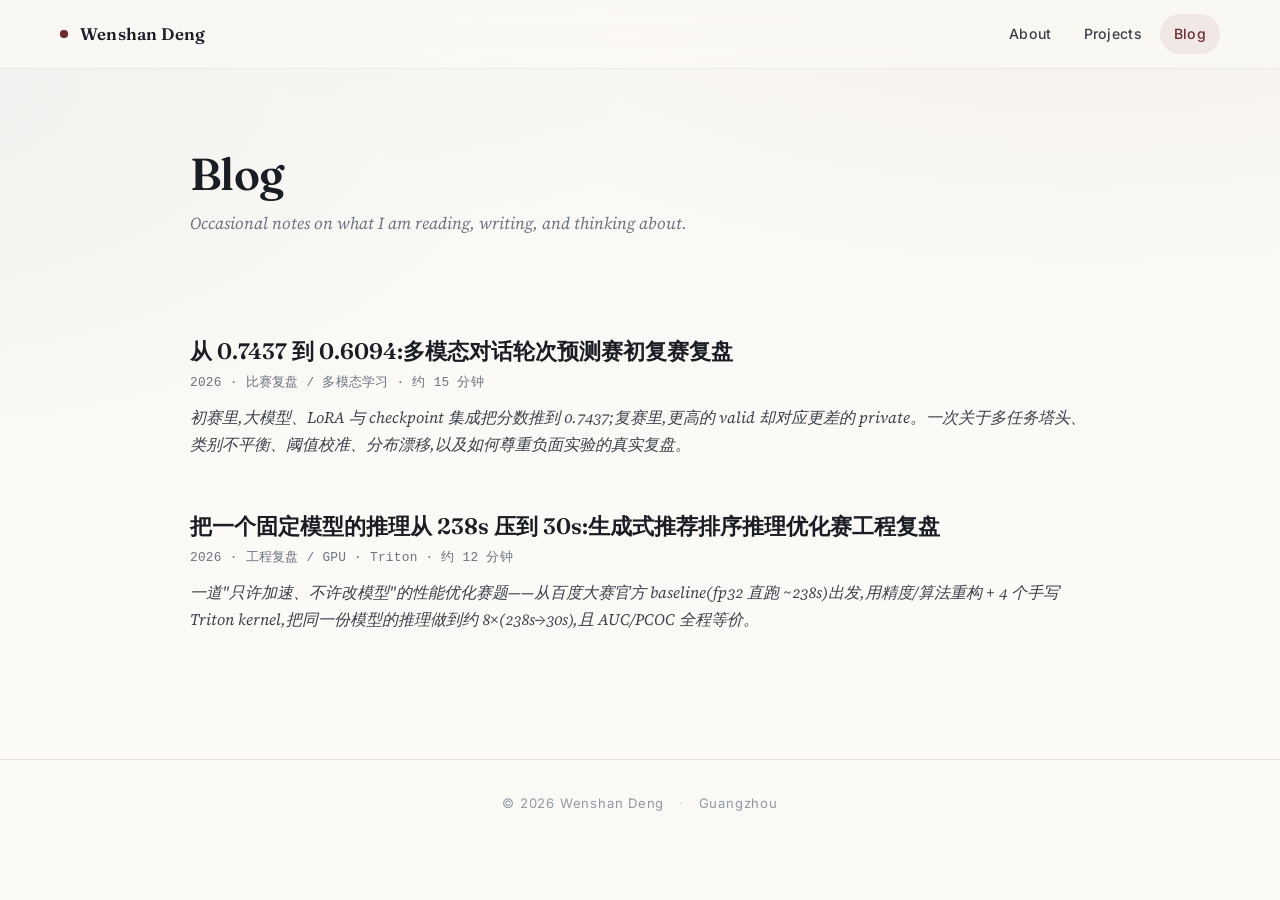
==== blog.html @ bde4b5d6 "feat: add FinvCup multimodal competition retrospective" ====
<!DOCTYPE html>
<html lang="en">
<head>
    <meta charset="UTF-8">
    <meta name="viewport" content="width=device-width, initial-scale=1.0">
    <title>Blog &mdash; Wenshan Deng</title>
    <!-- TODO: when you're ready to be findable on Google, remove the next line. -->
    <meta name="robots" content="noindex,nofollow">
    <link rel="preconnect" href="https://fonts.googleapis.com">
    <link rel="preconnect" href="https://fonts.gstatic.com" crossorigin>
    <link href="https://fonts.googleapis.com/css2?family=Fraunces:ital,opsz,wght,SOFT,WONK@0,9..144,400..700,30..100,0..1;1,9..144,400..600,30..100,0..1&family=Source+Serif+4:ital,opsz,wght@0,8..60,400;0,8..60,500;0,8..60,600;0,8..60,700;1,8..60,400;1,8..60,500&family=Inter:wght@400;500;600;700&family=Noto+Serif+SC:wght@500;700&display=swap" rel="stylesheet">
    <link rel="stylesheet" href="https://cdnjs.cloudflare.com/ajax/libs/font-awesome/6.5.1/css/all.min.css">
    <link rel="stylesheet" href="css/style.css?v=20260519">
    <script src="js/main.js?v=20260519" defer></script>
</head>
<body>

<nav class="site-nav" aria-label="Primary">
    <div class="nav-wrapper">
        <a href="index.html" class="nav-brand"><span class="dot" aria-hidden="true"></span>Wenshan Deng</a>
        <div class="nav-links">
            <a href="index.html">About</a>
            <a href="publications.html">Projects</a>
            <a href="blog.html" class="active">Blog</a>
        </div>
    </div>
</nav>

<main>
    <div class="wrap">
        <header class="page-title">
            <h1>Blog</h1>
            <p class="subtitle">Occasional notes on what I am reading, writing, and thinking about.</p>
        </header>

        <section>
            <div class="post-list-item">
                <a href="posts/2026-finv-multimodal-turn-taking.html" class="post-title">从 0.7437 到 0.6094:多模态对话轮次预测赛初复赛复盘</a>
                <div class="post-meta">2026 &middot; 比赛复盘 / 多模态学习 &middot; 约 15 分钟</div>
                <div class="post-excerpt">初赛里,大模型、LoRA 与 checkpoint 集成把分数推到 0.7437;复赛里,更高的 valid 却对应更差的 private。一次关于多任务塔头、类别不平衡、阈值校准、分布漂移,以及如何尊重负面实验的真实复盘。</div>
            </div>
            <div class="post-list-item">
                <a href="posts/2026-cti-inference-optimization.html" class="post-title">把一个固定模型的推理从 238s 压到 30s:生成式推荐排序推理优化赛工程复盘</a>
                <div class="post-meta">2026 &middot; 工程复盘 / GPU · Triton &middot; 约 12 分钟</div>
                <div class="post-excerpt">一道"只许加速、不许改模型"的性能优化赛题——从百度大赛官方 baseline(fp32 直跑 ~238s)出发,用精度/算法重构 + 4 个手写 Triton kernel,把同一份模型的推理做到约 8×(238s→30s),且 AUC/PCOC 全程等价。</div>
            </div>
        </section>
    </div>
</main>

<footer class="site-footer">
    <span>&copy; <span data-year>2026</span> Wenshan Deng</span>
    <span class="sep">·</span>
    <span>Guangzhou</span>
</footer>

</body>
</html>
---- css/style.css ----
/* =============================================================
   Hongcan Guo — Academic homepage
   Layout: wide, airy, no container box. Paper-feel background.
   Motion: scroll-reveal, stagger, pulse, link sweep — tasteful.
   ============================================================= */

/* -------------------------------------------------------------
   Tokens
   ------------------------------------------------------------- */
:root {
    /* Warm paper-like palette */
    --paper:        #fbfaf6;
    --paper-tint:   #f4f0e6;
    --ink:          #1a1d24;
    --ink-soft:     #3a3f49;
    --muted:        #6b7280;
    --muted-2:      #9099a4;
    --rule:         #e7e1d3;
    --rule-strong:  #d8d1bd;

    /* Accents */
    --accent:       #6b2d2f;   /* oxford burgundy */
    --accent-dark:  #4c1f21;
    --accent-soft:  #f1e8e6;
    --ink-blue:     #14274e;
    --highlight:    #b23a48;

    /* Conference badges */
    --badge-iccv:    #9a3a48;
    --badge-neurips: #5a3a8c;
    --badge-aaai:    #1f3d73;
    --badge-cvpr:    #2c7a7b;
    --badge-jsac:    #2d3748;
    --badge-default: #6b7280;

    /* Fonts */
    --font-display: 'Fraunces', 'Source Serif 4', 'Iowan Old Style',
                    'Palatino Linotype', Georgia, serif;
    --font-serif:   'Source Serif 4', 'Charter', 'Iowan Old Style',
                    'Palatino Linotype', Georgia, 'Times New Roman', serif;
    --font-sans:    'Inter', -apple-system, BlinkMacSystemFont, 'Segoe UI',
                    Roboto, 'Helvetica Neue', Arial, sans-serif;
    --font-mono:    ui-monospace, SFMono-Regular, 'SF Mono', Menlo,
                    Consolas, 'Liberation Mono', monospace;
    --font-cjk:     'Noto Serif SC', 'Songti SC', 'STSong',
                    'PingFang SC', 'Microsoft YaHei', serif;

    /* Layout — wider & airier */
    --measure:      980px;
    --measure-wide: 1240px;
    --gutter:       40px;

    /* Motion */
    --ease-out:     cubic-bezier(0.22, 1, 0.36, 1);
    --ease-in-out:  cubic-bezier(0.65, 0, 0.35, 1);
}

/* -------------------------------------------------------------
   Base
   ------------------------------------------------------------- */
*, *::before, *::after { box-sizing: border-box; }

html {
    -webkit-text-size-adjust: 100%;
    scroll-behavior: smooth;
}

body {
    font-family: var(--font-serif);
    font-size: 18px;
    line-height: 1.7;
    color: var(--ink);
    margin: 0;
    padding: 0;
    background-color: var(--paper);
    background-image:
        radial-gradient(1400px 700px at 85% -160px, rgba(107, 45, 47, 0.06), transparent 70%),
        radial-gradient(1100px 600px at -10% 8%, rgba(20, 39, 78, 0.05), transparent 70%);
    background-attachment: fixed;
    -webkit-font-smoothing: antialiased;
    -moz-osx-font-smoothing: grayscale;
    font-feature-settings: "kern" 1, "liga" 1, "calt" 1, "onum" 1;
    text-rendering: optimizeLegibility;
}

::selection { background-color: var(--accent); color: #fff; }

a {
    color: var(--accent);
    text-decoration: none;
    position: relative;
    background-image: linear-gradient(currentColor, currentColor);
    background-size: 100% 1px;
    background-position: 0 100%;
    background-repeat: no-repeat;
    transition: color .2s ease, background-size .3s var(--ease-out);
}
a:hover {
    color: var(--accent-dark);
    background-size: 100% 2px;
}

img { max-width: 100%; height: auto; display: block; }

/* -------------------------------------------------------------
   Scroll progress bar
   ------------------------------------------------------------- */
.scroll-progress {
    position: fixed;
    top: 0;
    left: 0;
    height: 2px;
    width: 0;
    background: linear-gradient(90deg, var(--accent), var(--ink-blue));
    z-index: 100;
    transition: width .08s linear;
    pointer-events: none;
}

/* -------------------------------------------------------------
   Layout primitives
   ------------------------------------------------------------- */
.wrap {
    max-width: var(--measure);
    margin: 0 auto;
    padding: 0 var(--gutter);
}
.wrap-wide {
    max-width: var(--measure-wide);
    margin: 0 auto;
    padding: 0 var(--gutter);
}

main { display: block; }

section {
    padding-top: 64px;
    padding-bottom: 8px;
    scroll-margin-top: 96px;
}

/* Decorative section separator — book-style asterism, minimal */
.section-sep {
    display: block;
    width: 100%;
    border: 0;
    height: 20px;
    margin: 32px 0 0;
    text-align: center;
    position: relative;
}
.section-sep::after {
    content: "* * *";
    color: var(--muted-2);
    font-family: var(--font-serif);
    font-size: 13px;
    line-height: 20px;
    letter-spacing: 0.6em;
    opacity: 0.5;
    transition: color .3s ease, opacity .3s ease;
}
.section-sep:hover::after { color: var(--accent); opacity: 1; }

/* -------------------------------------------------------------
   Sticky glass navigation
   ------------------------------------------------------------- */
.site-nav {
    position: sticky;
    top: 0;
    z-index: 50;
    background-color: rgba(251, 250, 246, 0.72);
    -webkit-backdrop-filter: saturate(1.4) blur(14px);
    backdrop-filter: saturate(1.4) blur(14px);
    border-bottom: 1px solid rgba(26, 29, 36, 0.06);
    transition: background-color .3s ease, border-color .3s ease;
}
.site-nav.is-scrolled {
    background-color: rgba(251, 250, 246, 0.92);
    border-bottom-color: rgba(26, 29, 36, 0.1);
}

.nav-wrapper {
    max-width: var(--measure-wide);
    margin: 0 auto;
    padding: 14px var(--gutter);
    display: flex;
    justify-content: space-between;
    align-items: center;
    gap: 24px;
}
.nav-brand {
    font-family: var(--font-display);
    font-weight: 600;
    font-size: 1.05rem;
    letter-spacing: 0.01em;
    color: var(--ink);
    background-image: none;
    display: inline-flex;
    align-items: center;
    gap: 12px;
}
.nav-brand:hover { color: var(--accent); background-image: none; }

/* Pulsing status dot */
.nav-brand .dot {
    position: relative;
    width: 8px;
    height: 8px;
    border-radius: 50%;
    background-color: var(--accent);
    flex-shrink: 0;
}
.nav-brand .dot::before {
    content: "";
    position: absolute;
    inset: 0;
    border-radius: 50%;
    background-color: var(--accent);
    opacity: 0.55;
    animation: pulse-ring 2.4s var(--ease-out) infinite;
}
@keyframes pulse-ring {
    0%   { transform: scale(1);   opacity: 0.55; }
    70%  { transform: scale(2.8); opacity: 0;    }
    100% { transform: scale(2.8); opacity: 0;    }
}

.nav-links { display: flex; gap: 4px; align-items: center; }
.nav-links a {
    font-family: var(--font-sans);
    font-size: 0.88rem;
    font-weight: 500;
    letter-spacing: 0.02em;
    color: var(--ink-soft);
    padding: 8px 14px;
    border-radius: 999px;
    background-image: none;
    transition: background-color .2s ease, color .2s ease, transform .2s ease;
}
.nav-links a:hover {
    color: var(--ink);
    background-color: rgba(26, 29, 36, 0.06);
    background-image: none;
    transform: translateY(-1px);
}
.nav-links a.active {
    color: var(--accent);
    background-color: var(--accent-soft);
}

/* -------------------------------------------------------------
   Hero — wider, more breathing room
   ------------------------------------------------------------- */
.hero {
    display: grid;
    grid-template-columns: minmax(0, 1fr) 280px;
    gap: 88px;
    align-items: start;
    padding-top: 80px;
    padding-bottom: 24px;
}

.hero-eyebrow {
    font-family: var(--font-sans);
    font-size: 0.78rem;
    font-weight: 600;
    letter-spacing: 0.22em;
    text-transform: uppercase;
    color: var(--muted);
    margin-bottom: 20px;
    display: flex;
    align-items: center;
    gap: 14px;
}
.hero-eyebrow::before {
    content: "";
    width: 32px; height: 1px;
    background-color: var(--muted-2);
    display: inline-block;
    animation: line-grow 0.9s var(--ease-out) 0.2s backwards;
    transform-origin: left center;
}
@keyframes line-grow {
    from { transform: scaleX(0); }
    to   { transform: scaleX(1); }
}

.name-title {
    font-family: var(--font-display);
    font-size: clamp(2.6rem, 5.5vw, 3.9rem);
    font-weight: 600;
    line-height: 1.04;
    letter-spacing: -0.02em;
    color: var(--ink);
    margin: 0 0 8px;
    font-variation-settings: "SOFT" 30, "WONK" 0;
}
.chinese-name {
    display: inline-block;
    font-family: var(--font-cjk);
    font-size: 0.42em;
    font-weight: 500;
    letter-spacing: 0.04em;
    color: var(--muted);
    margin-left: 16px;
    vertical-align: 0.32em;
    animation: fade-in 1s var(--ease-out) 0.4s backwards;
}
@keyframes fade-in { from { opacity: 0; } to { opacity: 1; } }

.affiliation {
    font-family: var(--font-sans);
    font-size: 0.96rem;
    color: var(--ink-soft);
    margin: 6px 0 30px;
    line-height: 1.6;
}
.affiliation .sep {
    color: var(--muted-2);
    margin: 0 10px;
}

.motto {
    font-family: var(--font-serif);
    font-style: italic;
    font-size: 1.05rem;
    color: var(--muted);
    padding-left: 18px;
    border-left: 2px solid var(--accent);
    margin: 0 0 32px;
    line-height: 1.55;
    position: relative;
}
.motto cite {
    display: block;
    font-style: normal;
    font-family: var(--font-sans);
    font-size: 0.75rem;
    letter-spacing: 0.1em;
    text-transform: uppercase;
    color: var(--muted-2);
    margin-top: 6px;
}

.bio p {
    color: var(--ink-soft);
    font-size: 1.08rem;
    line-height: 1.72;
    margin: 0 0 18px;
    hyphens: auto;
}
.bio strong { color: var(--ink); font-weight: 600; }

/* Drop cap */
.bio p.lede::first-letter {
    font-family: var(--font-display);
    font-weight: 600;
    float: left;
    font-size: 3.4em;
    line-height: 0.95;
    padding: 6px 12px 0 0;
    color: var(--accent);
}

/* Research interests — inline list */
.interests {
    font-family: var(--font-sans);
    font-size: 0.9rem;
    color: var(--muted);
    margin-top: 22px;
    line-height: 1.75;
}
.interests .label {
    font-weight: 600;
    letter-spacing: 0.1em;
    text-transform: uppercase;
    color: var(--ink-soft);
    margin-right: 12px;
    font-size: 0.78rem;
}
.interests .item {
    display: inline-block;
    color: var(--ink-soft);
    position: relative;
    transition: color .2s ease, transform .2s ease;
}
.interests .item:hover {
    color: var(--accent);
    transform: translateY(-1px);
}
.interests .item + .item::before {
    content: " · ";
    color: var(--muted-2);
    margin: 0 6px;
}

/* Social icons */
.social-icons {
    margin-top: 30px;
    display: flex;
    gap: 20px;
    align-items: center;
}
.social-icons a {
    color: var(--muted);
    font-size: 1.2rem;
    background-image: none;
    transition: color .2s ease, transform .25s var(--ease-out);
}
.social-icons a:hover {
    color: var(--accent);
    transform: translateY(-3px);
    background-image: none;
}

/* Portrait — larger, with layered frame */
.portrait {
    position: relative;
    justify-self: end;
    align-self: start;
    margin-top: 12px;
    width: 280px;
    max-width: 100%;
}
.portrait::before {
    content: "";
    position: absolute;
    inset: 14px -14px -14px 14px;
    border: 1px solid var(--rule-strong);
    border-radius: 4px;
    z-index: 0;
    transition: transform .4s var(--ease-out);
}
.portrait img {
    position: relative;
    width: 100%;
    border-radius: 4px;
    box-shadow: 0 14px 40px -16px rgba(26, 29, 36, 0.32);
    z-index: 1;
    filter: saturate(1.02);
    transition: transform .4s var(--ease-out);
}
.portrait:hover::before { transform: translate(-8px, 8px); }
.portrait:hover img     { transform: translate(2px, -2px); }

/* -------------------------------------------------------------
   Section titles
   ------------------------------------------------------------- */
.section-title {
    display: flex;
    align-items: baseline;
    gap: 16px;
    margin: 0 0 32px;
    padding-bottom: 0;
    border: 0;
}
.section-title .num {
    font-family: var(--font-mono);
    font-size: 0.78rem;
    font-weight: 500;
    color: var(--accent);
    letter-spacing: 0.06em;
}
.section-title h2 {
    font-family: var(--font-display);
    font-size: 1.95rem;
    font-weight: 600;
    letter-spacing: -0.01em;
    color: var(--ink);
    margin: 0;
    line-height: 1.2;
}
.section-title .rule {
    flex: 1;
    height: 1px;
    background: linear-gradient(to right, var(--rule) 0%, transparent 85%);
    margin-left: 10px;
    transform-origin: left center;
    transform: scaleX(0);
    transition: transform .9s var(--ease-out) .15s;
    opacity: 0.7;
}
section.is-visible .section-title .rule { transform: scaleX(1); }

/* -------------------------------------------------------------
   News list — lineless; use whitespace + hover highlight
   ------------------------------------------------------------- */
.news-list {
    list-style: none;
    padding: 0;
    margin: 0;
}
.news-list li {
    display: grid;
    grid-template-columns: 120px 1fr;
    gap: 28px;
    align-items: baseline;
    padding: 12px 14px;
    margin: 0 -14px 2px;
    border-radius: 5px;
    font-size: 1.02rem;
    color: var(--ink-soft);
    transition: background-color .25s ease, transform .25s ease;
}
.news-list li:hover {
    background-color: rgba(107, 45, 47, 0.04);
    transform: translateX(4px);
}
.news-list .date-tag {
    font-family: var(--font-mono);
    font-size: 0.82rem;
    color: var(--muted);
    font-weight: 500;
    letter-spacing: 0.02em;
}
.news-list strong { color: var(--ink); font-weight: 600; }

.oral-tag {
    display: inline-block;
    margin-left: 6px;
    padding: 1px 7px;
    font-family: var(--font-sans);
    font-style: normal;
    font-size: 0.7rem;
    font-weight: 700;
    letter-spacing: 0.08em;
    text-transform: uppercase;
    color: var(--highlight);
    background-color: rgba(178, 58, 72, 0.08);
    border: 1px solid rgba(178, 58, 72, 0.35);
    border-radius: 3px;
    vertical-align: 2px;
}

/* -------------------------------------------------------------
   Education & Experience
   ------------------------------------------------------------- */
.experience-item {
    display: grid;
    grid-template-columns: 130px 1fr auto;
    gap: 32px;
    align-items: center;
    padding: 16px 12px;
    margin: 0 -12px 6px;
    border-radius: 4px;
    transition: background-color .25s ease, transform .25s ease;
}
.experience-item:last-of-type { margin-bottom: 0; }
.experience-item:hover {
    background-color: rgba(107, 45, 47, 0.03);
    transform: translateX(4px);
}

.logo-box {
    display: flex;
    align-items: center;
    justify-content: flex-start;
}
.logo-box img {
    max-width: 100%;
    max-height: 60px;
    object-fit: contain;
    object-position: left center;
    opacity: 0.95;
    transition: transform .4s var(--ease-out);
}
.experience-item:hover .logo-box img { transform: scale(1.04); }

.exp-details { min-width: 0; }
.exp-title {
    font-family: var(--font-display);
    font-weight: 600;
    font-size: 1.1rem;
    color: var(--ink);
    line-height: 1.35;
    letter-spacing: -0.005em;
    margin-bottom: 2px;
}
.exp-subtitle {
    font-family: var(--font-serif);
    font-style: italic;
    color: var(--ink-soft);
    font-size: 0.98rem;
}
.exp-note {
    font-family: var(--font-serif);
    font-size: 0.92rem;
    color: var(--muted);
    margin-top: 4px;
}
.exp-date {
    font-family: var(--font-mono);
    font-size: 0.82rem;
    color: var(--muted);
    font-weight: 500;
    letter-spacing: 0.02em;
    white-space: nowrap;
    align-self: start;
    padding-top: 6px;
}

/* -------------------------------------------------------------
   Publications
   ------------------------------------------------------------- */
.legend {
    font-family: var(--font-sans);
    font-size: 0.82rem;
    color: var(--muted);
    margin: -12px 0 32px;
    display: flex;
    gap: 20px;
    flex-wrap: wrap;
}

.paper-item {
    display: grid;
    grid-template-columns: 240px minmax(0, 1fr);
    gap: 36px;
    align-items: flex-start;
    padding: 28px 12px;
    margin: 0 -12px 8px;
    border-radius: 6px;
    transition: background-color .25s ease;
}
.paper-item:last-of-type { margin-bottom: 0; }
.paper-item:hover { background-color: rgba(107, 45, 47, 0.02); }

.paper-img-container { width: 100%; }
.paper-img {
    width: 100%;
    border-radius: 4px;
    border: 1px solid var(--rule);
    box-shadow: 0 4px 14px -6px rgba(26, 29, 36, 0.15);
    transition: transform .3s var(--ease-out), box-shadow .3s var(--ease-out);
}
.paper-img:hover {
    transform: translateY(-4px);
    box-shadow: 0 14px 30px -10px rgba(26, 29, 36, 0.26);
}

.paper-info { min-width: 0; }
.conf-badge {
    display: inline-block;
    font-family: var(--font-sans);
    font-size: 0.68rem;
    font-weight: 700;
    letter-spacing: 0.12em;
    text-transform: uppercase;
    color: #fff;
    padding: 3px 9px;
    border-radius: 3px;
    vertical-align: 1px;
}
.badge-cvpr    { background-color: var(--badge-cvpr); }
.badge-iccv    { background-color: var(--badge-iccv); }
.badge-neurips { background-color: var(--badge-neurips); }
.badge-aaai    { background-color: var(--badge-aaai); }
.badge-jsac    { background-color: var(--badge-jsac); }
.badge-default { background-color: var(--badge-default); }

.paper-title {
    display: inline-block;
    font-family: var(--font-display);
    font-size: 1.2rem;
    font-weight: 600;
    line-height: 1.35;
    letter-spacing: -0.01em;
    color: var(--ink);
    margin: 10px 0 10px;
    background-image: none;
    transition: color .2s ease;
}
.paper-title::after {
    content: " ↗";
    display: inline-block;
    opacity: 0;
    transform: translate(-6px, 2px);
    transition: opacity .25s var(--ease-out), transform .25s var(--ease-out);
    color: var(--accent);
    font-weight: 500;
}
.paper-title:hover {
    color: var(--accent);
    background-image: none;
}
.paper-title:hover::after {
    opacity: 1;
    transform: translate(0, 0);
}

.author-list {
    font-family: var(--font-serif);
    font-size: 1.0rem;
    color: var(--ink-soft);
    line-height: 1.6;
    margin-bottom: 4px;
}
.me {
    font-weight: 700;
    color: var(--ink);
    background-image: linear-gradient(var(--accent), var(--accent));
    background-size: 100% 1px;
    background-position: 0 100%;
    background-repeat: no-repeat;
    padding-bottom: 1px;
}

.venue {
    font-family: var(--font-serif);
    font-style: italic;
    font-size: 0.96rem;
    color: var(--muted);
    margin-bottom: 14px;
}

.btn-group {
    display: flex;
    gap: 10px;
    margin-top: 12px;
    flex-wrap: wrap;
}
.btn {
    font-family: var(--font-sans);
    display: inline-flex;
    align-items: center;
    gap: 6px;
    padding: 5px 13px;
    font-size: 0.78rem;
    font-weight: 600;
    letter-spacing: 0.04em;
    text-transform: uppercase;
    color: var(--ink-soft);
    background-color: transparent;
    border: 1px solid var(--rule-strong);
    border-radius: 4px;
    background-image: none;
    transition: color .2s ease, background-color .2s ease,
                border-color .2s ease, transform .2s ease;
}
.btn:hover {
    color: #fff;
    background-color: var(--ink);
    border-color: var(--ink);
    background-image: none;
    transform: translateY(-1px);
}

/* -------------------------------------------------------------
   Recent posts
   ------------------------------------------------------------- */
.rp-item {
    display: grid;
    grid-template-columns: 120px 1fr;
    gap: 28px;
    align-items: baseline;
    padding: 12px 14px;
    margin: 0 -14px 2px;
    border-radius: 5px;
    transition: background-color .25s ease, transform .25s ease;
}
.rp-item:hover {
    background-color: rgba(107, 45, 47, 0.03);
    transform: translateX(4px);
}
.rp-date {
    font-family: var(--font-mono);
    font-size: 0.82rem;
    color: var(--muted);
    font-weight: 500;
    letter-spacing: 0.02em;
}
.rp-title {
    font-family: var(--font-display);
    font-weight: 500;
    font-size: 1.08rem;
    color: var(--ink);
    background-image: none;
    transition: color .2s ease;
}
.rp-title::after {
    content: " ↗";
    display: inline-block;
    opacity: 0;
    transform: translate(-4px, 1px);
    transition: opacity .25s var(--ease-out), transform .25s var(--ease-out);
    color: var(--accent);
    font-weight: 500;
}
.rp-title:hover { color: var(--accent); background-image: none; }
.rp-title:hover::after { opacity: 1; transform: translate(0, 0); }

.rp-read-more {
    margin-top: 24px;
    font-family: var(--font-sans);
    font-size: 0.86rem;
    letter-spacing: 0.04em;
    text-align: right;
}
.rp-read-more a {
    color: var(--muted);
    background-image: none;
    padding-right: 0;
    transition: color .2s ease, padding-right .25s var(--ease-out);
}
.rp-read-more a:hover {
    color: var(--accent);
    padding-right: 6px;
    background-image: linear-gradient(var(--accent), var(--accent));
    background-size: 100% 1px;
    background-position: 0 100%;
    background-repeat: no-repeat;
}

/* -------------------------------------------------------------
   Blog list
   ------------------------------------------------------------- */
.post-list-item {
    padding: 22px 12px;
    margin: 0 -12px 10px;
    border-radius: 6px;
    transition: background-color .25s ease, transform .25s ease;
}
.post-list-item:last-of-type { margin-bottom: 0; }
.post-list-item:hover {
    background-color: rgba(107, 45, 47, 0.025);
    transform: translateX(4px);
}
.post-title {
    display: block;
    font-family: var(--font-display);
    font-size: 1.4rem;
    color: var(--ink);
    font-weight: 600;
    line-height: 1.3;
    background-image: none;
    transition: color .2s ease;
}
.post-title:hover { color: var(--accent); background-image: none; }
.post-meta {
    font-family: var(--font-mono);
    font-size: 0.8rem;
    color: var(--muted);
    margin: 6px 0 10px;
    letter-spacing: 0.02em;
}
.post-excerpt {
    font-family: var(--font-serif);
    color: var(--ink-soft);
    font-size: 1rem;
    font-style: italic;
}

/* Blog post body */
.post-header { margin-bottom: 40px; text-align: center; }
.longform-post {
    max-width: 780px;
    margin: 0 auto;
}
.post-kicker {
    font-family: var(--font-mono);
    font-size: 0.78rem;
    letter-spacing: 0.16em;
    text-transform: uppercase;
    color: var(--accent);
    margin: 0 0 12px;
}
.post-subtitle {
    max-width: 760px;
    margin-left: auto;
    margin-right: auto;
}
.language-switch {
    display: inline-flex;
    align-items: center;
    gap: 10px;
    margin: 16px 0 0;
    font-family: var(--font-sans);
    font-size: 0.86rem;
    color: var(--muted);
}
.language-switch span {
    letter-spacing: 0.08em;
    text-transform: uppercase;
    font-size: 0.72rem;
}
.language-switch a {
    padding: 5px 12px;
    border: 1px solid var(--rule-strong);
    border-radius: 999px;
    background-image: none;
    color: var(--accent);
    transition: background-color .2s ease, border-color .2s ease, transform .2s ease;
}
.language-switch a:hover {
    background-color: var(--accent-soft);
    border-color: rgba(107, 45, 47, 0.35);
    transform: translateY(-1px);
}
.post-content {
    font-family: var(--font-serif);
    font-size: 1.08rem;
    line-height: 1.8;
    color: var(--ink);
}
.post-content h2 {
    font-family: var(--font-display);
    font-size: clamp(1.55rem, 2.8vw, 2rem);
    line-height: 1.25;
    margin: 56px 0 18px;
    color: var(--ink);
    font-weight: 600;
    letter-spacing: -0.012em;
}
.post-content h3 {
    font-family: var(--font-display);
    font-size: 1.3rem;
    margin-top: 36px;
    margin-bottom: 14px;
    color: var(--ink);
    font-weight: 600;
}
.post-content p { margin-bottom: 20px; }
.post-content blockquote {
    margin: 30px 0;
    padding: 20px 24px;
    border-left: 3px solid var(--accent);
    background-color: rgba(107, 45, 47, 0.045);
    color: var(--ink-soft);
}
.post-content blockquote p:last-child { margin-bottom: 0; }
.post-content hr {
    border: 0;
    height: 1px;
    margin: 52px auto;
    background: linear-gradient(to right, transparent, var(--rule-strong), transparent);
}
.post-content ul,
.post-content ol {
    margin: 0 0 24px 1.35em;
    padding: 0;
}
.post-content li { margin-bottom: 8px; }
.post-content code {
    font-family: var(--font-mono);
    font-size: 0.92em;
    padding: 0.08em 0.28em;
    border-radius: 3px;
    background-color: rgba(26, 29, 36, 0.06);
}
.math-block {
    overflow-x: auto;
    margin: 26px 0;
    padding: 4px 0;
}
.post-content img {
    max-width: 100%;
    display: block;
    border-radius: 4px;
    box-shadow: 0 4px 14px -6px rgba(26, 29, 36, 0.2);
}
.post-figure {
    margin: 36px auto;
}
.post-figure figcaption {
    max-width: 680px;
    margin: 12px auto 0;
    text-align: center;
    font-family: var(--font-sans);
    font-size: 0.86rem;
    line-height: 1.55;
    color: var(--muted);
}
.table-wrap {
    overflow-x: auto;
    margin: 28px 0;
    border: 1px solid var(--rule);
    border-radius: 5px;
}
.post-content table {
    width: 100%;
    min-width: 640px;
    border-collapse: collapse;
    font-family: var(--font-sans);
    font-size: 0.88rem;
    line-height: 1.45;
}
.post-content th,
.post-content td {
    padding: 10px 12px;
    border-bottom: 1px solid var(--rule);
    vertical-align: top;
}
.post-content th {
    text-align: left;
    color: var(--ink);
    background-color: rgba(107, 45, 47, 0.045);
    font-weight: 600;
}
.post-content tr:last-child td { border-bottom: 0; }
.post-footer-actions {
    text-align: center;
    margin-top: 56px;
}

/* -------------------------------------------------------------
   Visitors
   ------------------------------------------------------------- */
#Visitors { padding-top: 48px; }
#Visitors .section-title { justify-content: flex-start; text-align: left; }
#Visitors > script + img,
#Visitors img { max-width: 100%; height: auto; margin: 0 auto; display: block; }
#Visitors {
    text-align: center;
}
#Visitors .section-title { text-align: left; }

/* -------------------------------------------------------------
   Footer
   ------------------------------------------------------------- */
.site-footer {
    margin-top: 96px;
    padding: 32px var(--gutter) 40px;
    text-align: center;
    color: var(--muted-2);
    font-family: var(--font-sans);
    font-size: 0.82rem;
    letter-spacing: 0.06em;
    border-top: 1px solid var(--rule);
}
.site-footer .sep { margin: 0 10px; color: var(--rule-strong); }

/* -------------------------------------------------------------
   Page title (non-home pages)
   ------------------------------------------------------------- */
.page-title {
    padding-top: 80px;
    padding-bottom: 12px;
}
.page-title h1 {
    font-family: var(--font-display);
    font-size: clamp(2.1rem, 4.2vw, 2.8rem);
    font-weight: 600;
    letter-spacing: -0.015em;
    color: var(--ink);
    margin: 0 0 12px;
    line-height: 1.1;
}
.page-title .subtitle {
    font-family: var(--font-serif);
    font-style: italic;
    color: var(--muted);
    font-size: 1.05rem;
    margin: 0;
}

/* =============================================================
   Motion
   ============================================================= */

/* Hero entrance — staggered */
.hero .hero-eyebrow { animation: fade-up .7s var(--ease-out)   .05s backwards; }
.hero .name-title   { animation: fade-up .9s var(--ease-out)   .15s backwards; }
.hero .affiliation  { animation: fade-up .7s var(--ease-out)   .25s backwards; }
.hero .motto        { animation: fade-up .7s var(--ease-out)   .35s backwards; }
.hero .bio p        { animation: fade-up .7s var(--ease-out)   .45s backwards; }
.hero .bio p + p    { animation-delay: .55s; }
.hero .interests    { animation: fade-up .7s var(--ease-out)   .65s backwards; }
.hero .social-icons { animation: fade-up .7s var(--ease-out)   .75s backwards; }
.hero .portrait     { animation: fade-up-right 1.0s var(--ease-out) .3s backwards; }

@keyframes fade-up {
    from { opacity: 0; transform: translateY(18px); }
    to   { opacity: 1; transform: translateY(0); }
}
@keyframes fade-up-right {
    from { opacity: 0; transform: translate(20px, 10px); }
    to   { opacity: 1; transform: translate(0, 0); }
}

/* Scroll-triggered reveal */
.reveal {
    opacity: 0;
    transform: translateY(20px);
    transition:
        opacity .8s var(--ease-out),
        transform .8s var(--ease-out);
    transition-delay: var(--reveal-delay, 0s);
    will-change: transform, opacity;
}
.reveal.is-visible {
    opacity: 1;
    transform: translateY(0);
}

/* -------------------------------------------------------------
   Responsive
   ------------------------------------------------------------- */
@media (max-width: 980px) {
    :root { --gutter: 32px; }
    .hero {
        grid-template-columns: 1fr;
        gap: 36px;
        padding-top: 56px;
    }
    .portrait { justify-self: start; width: 200px; }
    .portrait::before { inset: 10px -10px -10px 10px; }

    section { padding-top: 52px; }
    .section-title h2 { font-size: 1.65rem; }

    .experience-item {
        grid-template-columns: 80px 1fr;
        gap: 20px;
    }
    .experience-item .exp-date {
        grid-column: 1 / -1;
        padding-top: 8px;
    }
    .logo-box img { max-height: 48px; }

    .paper-item {
        grid-template-columns: 1fr;
        gap: 18px;
        padding: 22px 12px;
    }
    .paper-img-container { max-width: 320px; }

    .news-list li,
    .rp-item {
        grid-template-columns: 1fr;
        gap: 4px;
        padding: 12px 14px;
    }
    .news-list li:hover,
    .rp-item:hover,
    .experience-item:hover,
    .post-list-item:hover { transform: translateX(2px); }

    .nav-wrapper { padding: 12px var(--gutter); }
    .nav-links a { padding: 6px 10px; font-size: 0.82rem; }
    .nav-brand { font-size: 0.98rem; }
}

@media (max-width: 520px) {
    :root { --gutter: 22px; }
    body { font-size: 17px; }
    .bio p.lede::first-letter { font-size: 2.8em; }
    .name-title { font-size: 2.1rem; }
    .site-footer { padding: 24px var(--gutter) 32px; font-size: 0.76rem; }
}

/* =============================================================
   Findshan v2 overrides — additions for users without
   teaser images, institution logos, or published papers yet.
   ============================================================= */

/* Education item without a logo column */
.experience-item.no-logo {
    grid-template-columns: 1fr auto;
}
@media (max-width: 980px) {
    .experience-item.no-logo {
        grid-template-columns: 1fr;
    }
}

/* Project card without a teaser image */
.paper-item.no-img {
    grid-template-columns: 1fr;
    gap: 0;
}

/* Paper / project abstract paragraph */
.paper-abstract {
    font-family: var(--font-serif);
    font-size: 0.98rem;
    line-height: 1.7;
    color: var(--ink-soft);
    margin: 6px 0 0;
}

/* Additional conference / project badges */
.conf-badge.badge-thesis   { background-color: #5a4b2b; }
.conf-badge.badge-research { background-color: #2c7a7b; }
.conf-badge.badge-comp     { background-color: #b76e3b; }
.conf-badge.badge-inprep   { background-color: #6b7280; }

/* Empty-state hint for placeholder pages */
.empty-state {
    text-align: center;
    padding: 80px 24px;
    color: var(--muted);
    font-family: var(--font-serif);
    font-style: italic;
    font-size: 1.05rem;
}
.empty-state .empty-icon {
    display: block;
    font-size: 2.4rem;
    color: var(--rule-strong);
    margin-bottom: 18px;
    font-style: normal;
}

/* -------------------------------------------------------------
   Reduced motion — respect user preference
   ------------------------------------------------------------- */
@media (prefers-reduced-motion: reduce) {
    *, *::before, *::after {
        animation-duration: 0.001s !important;
        animation-iteration-count: 1 !important;
        transition-duration: 0.001s !important;
        scroll-behavior: auto !important;
    }
    .reveal { opacity: 1; transform: none; }
}
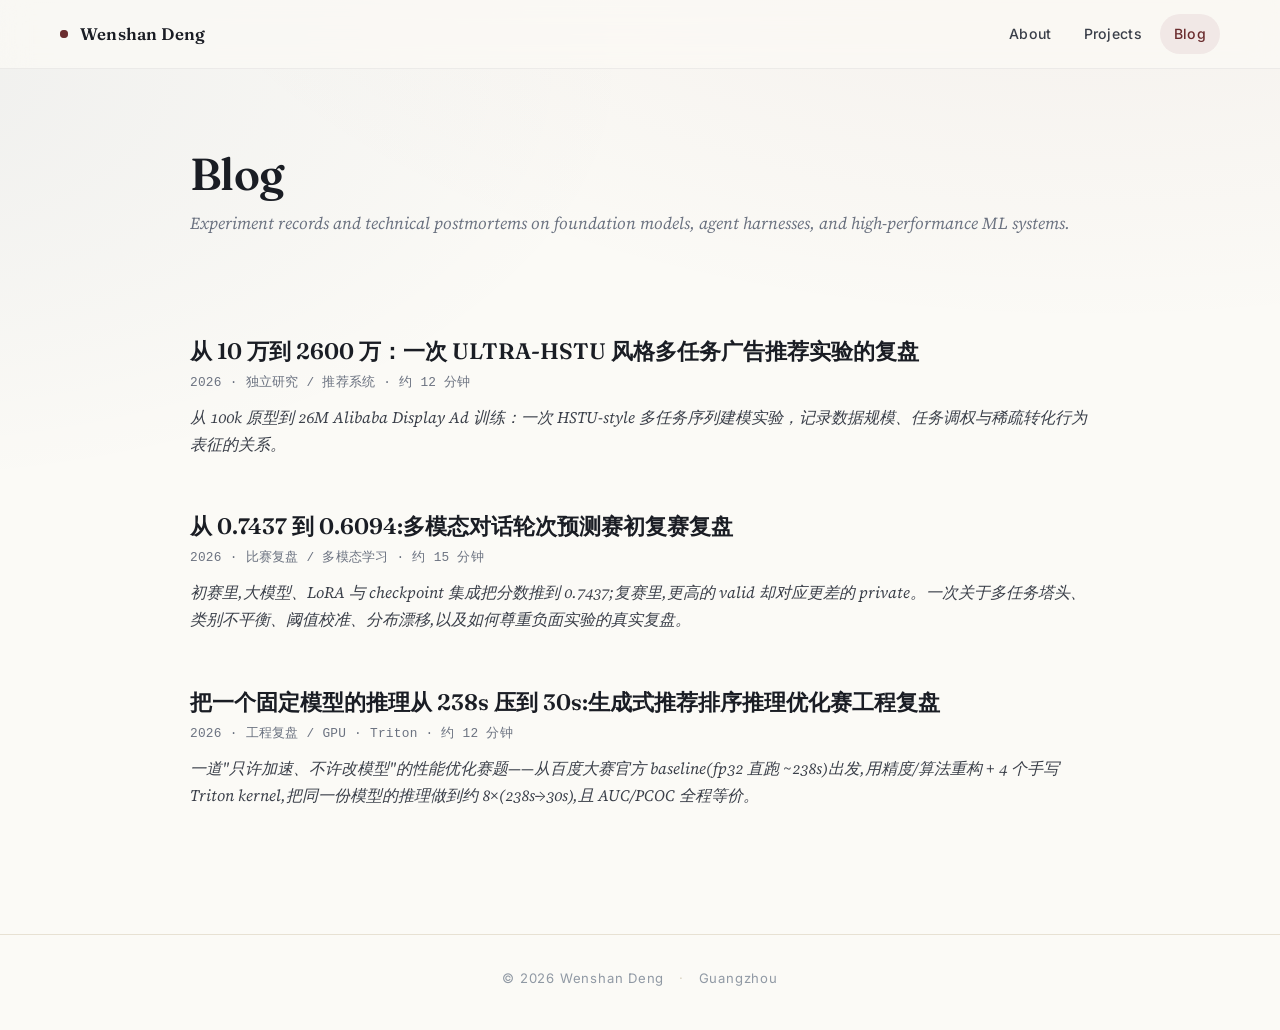
==== commit 2442377e: "Publish ULTRA-HSTU project and refine research positioning" ====
--- a/blog.html
+++ b/blog.html
@@ -30,10 +30,15 @@
     <div class="wrap">
         <header class="page-title">
             <h1>Blog</h1>
-            <p class="subtitle">Occasional notes on what I am reading, writing, and thinking about.</p>
+            <p class="subtitle">Experiment records and technical postmortems on foundation models, agent harnesses, and high-performance ML systems.</p>
         </header>
 
         <section>
+            <div class="post-list-item">
+                <a href="posts/2026-ultra-hstu-alibaba-ads.html" class="post-title">从 10 万到 2600 万：一次 ULTRA-HSTU 风格多任务广告推荐实验的复盘</a>
+                <div class="post-meta">2026 &middot; 独立研究 / 推荐系统 &middot; 约 12 分钟</div>
+                <div class="post-excerpt">从 100k 原型到 26M Alibaba Display Ad 训练：一次 HSTU-style 多任务序列建模实验，记录数据规模、任务调权与稀疏转化行为表征的关系。</div>
+            </div>
             <div class="post-list-item">
                 <a href="posts/2026-finv-multimodal-turn-taking.html" class="post-title">从 0.7437 到 0.6094:多模态对话轮次预测赛初复赛复盘</a>
                 <div class="post-meta">2026 &middot; 比赛复盘 / 多模态学习 &middot; 约 15 分钟</div>
--- a/css/style.css
+++ b/css/style.css
@@ -687,6 +687,9 @@
     opacity: 1;
     transform: translate(0, 0);
 }
+.paper-title.project-title::after {
+    display: none;
+}
 
 .author-list {
     font-family: var(--font-serif);
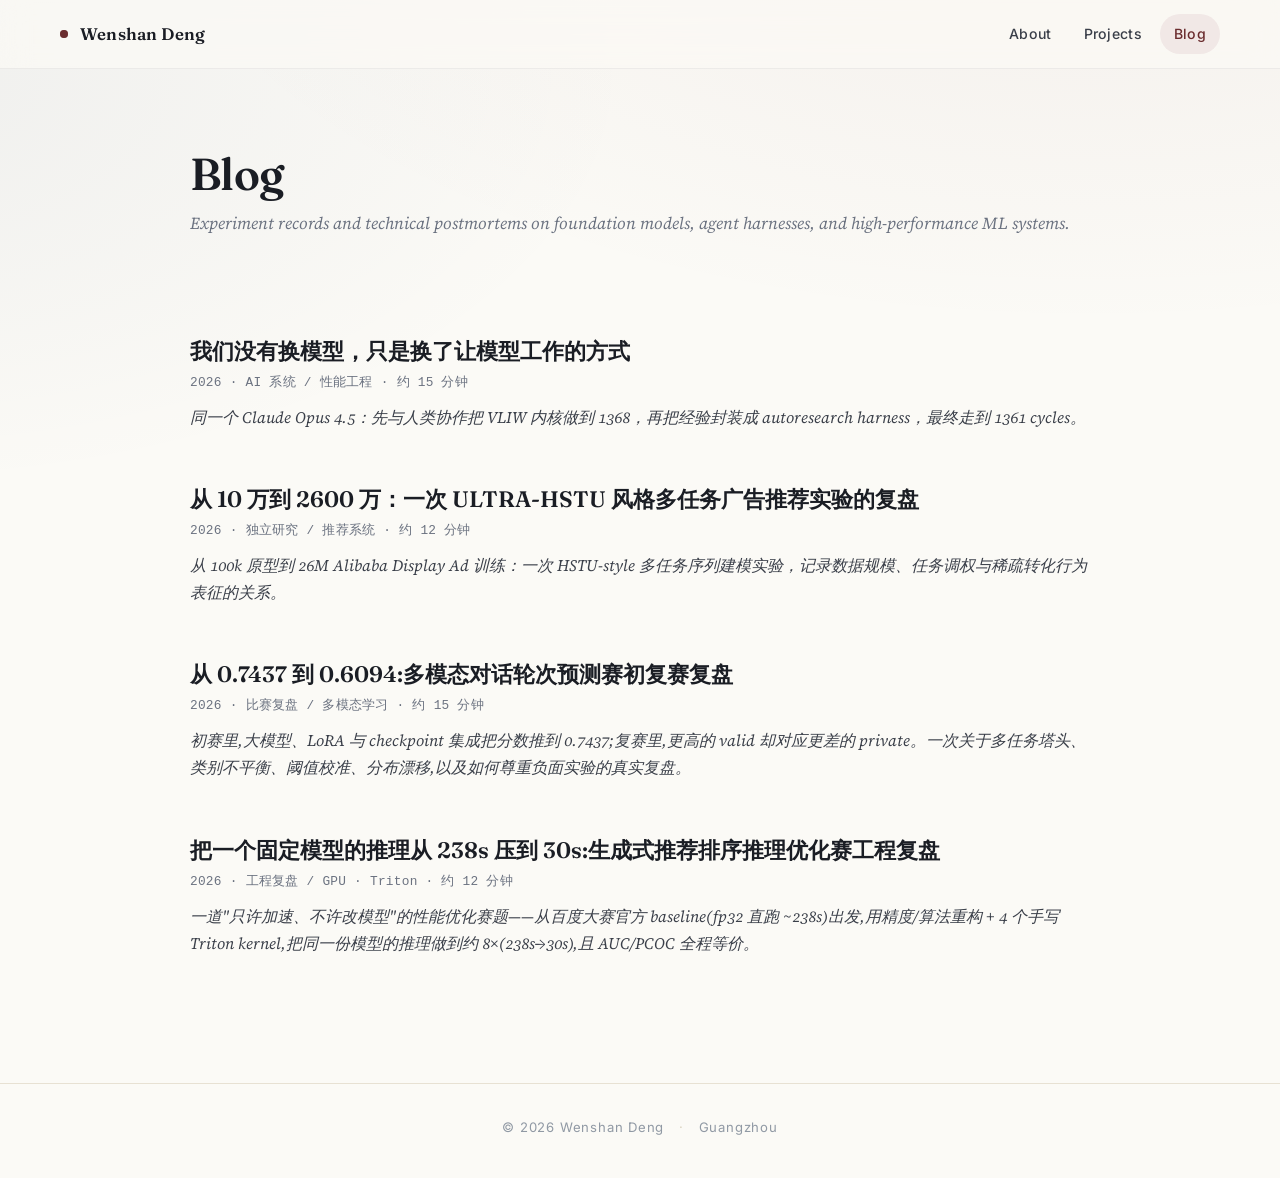
==== commit 0aced548: "blog: publish Opus 4.5 autoresearch story" ====
--- a/blog.html
+++ b/blog.html
@@ -35,6 +35,11 @@
 
         <section>
             <div class="post-list-item">
+                <a href="posts/2026-anthropic-opus-autoresearch.html" class="post-title">我们没有换模型，只是换了让模型工作的方式</a>
+                <div class="post-meta">2026 · AI 系统 / 性能工程 · 约 15 分钟</div>
+                <div class="post-excerpt">同一个 Claude Opus 4.5：先与人类协作把 VLIW 内核做到 1368，再把经验封装成 autoresearch harness，最终走到 1361 cycles。</div>
+            </div>
+            <div class="post-list-item">
                 <a href="posts/2026-ultra-hstu-alibaba-ads.html" class="post-title">从 10 万到 2600 万：一次 ULTRA-HSTU 风格多任务广告推荐实验的复盘</a>
                 <div class="post-meta">2026 &middot; 独立研究 / 推荐系统 &middot; 约 12 分钟</div>
                 <div class="post-excerpt">从 100k 原型到 26M Alibaba Display Ad 训练：一次 HSTU-style 多任务序列建模实验，记录数据规模、任务调权与稀疏转化行为表征的关系。</div>
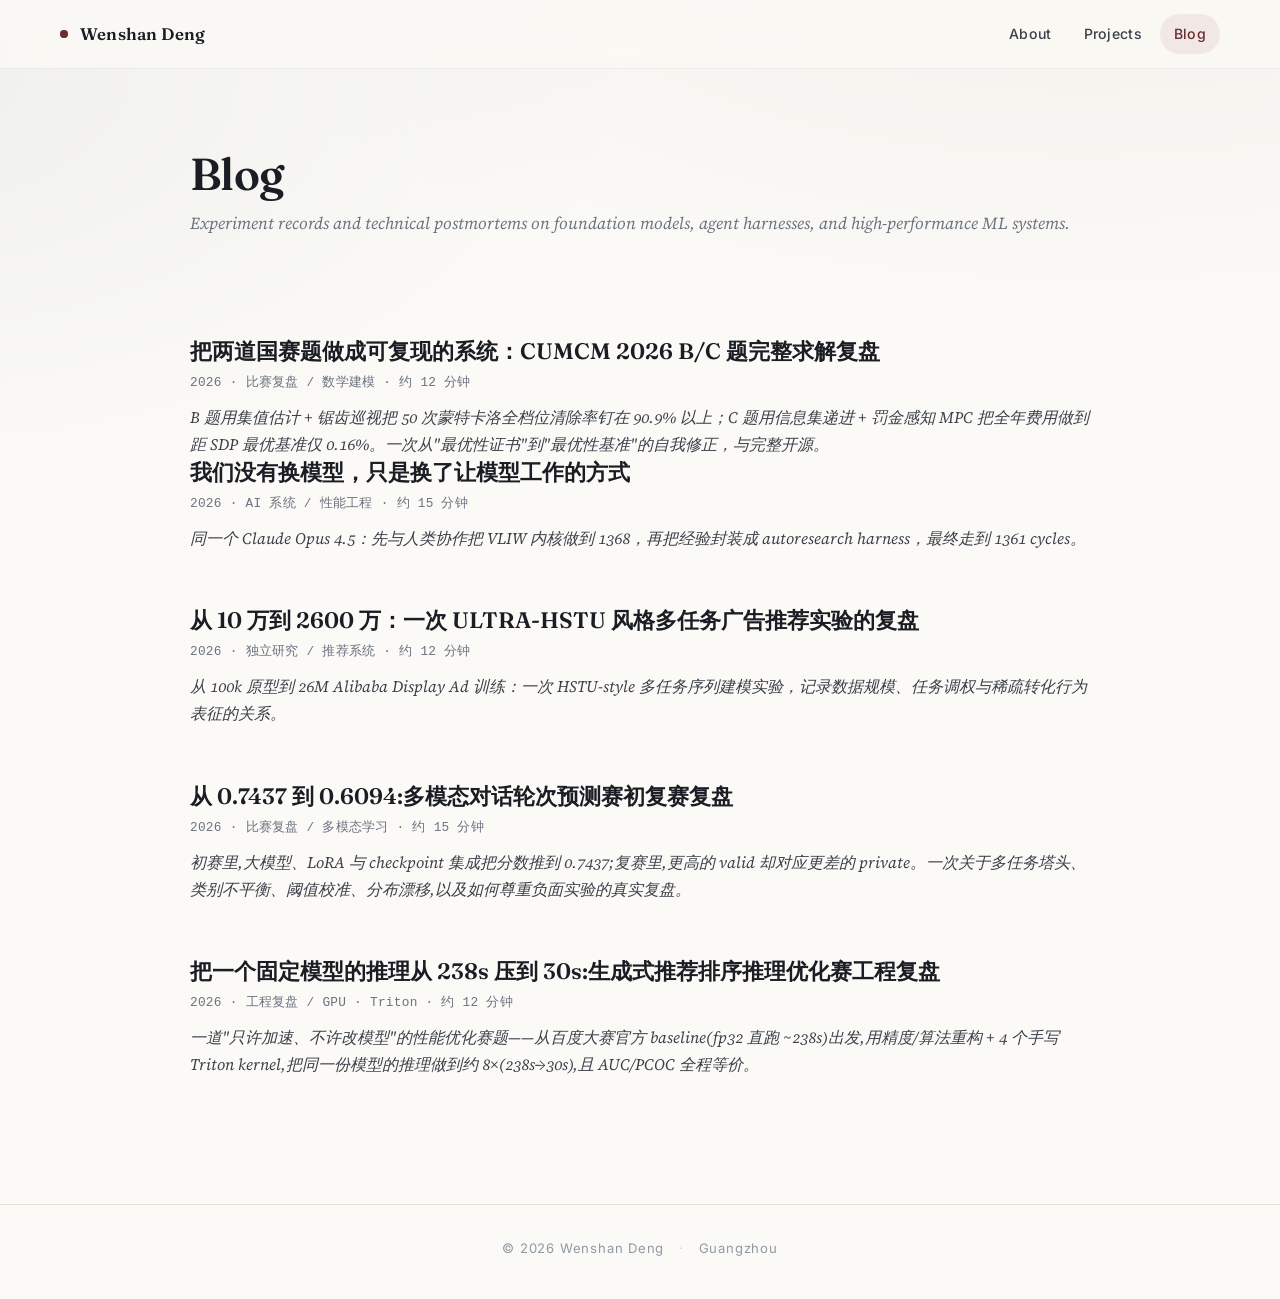
==== commit 682c3534: "update" ====
--- a/blog.html
+++ b/blog.html
@@ -35,6 +35,9 @@
 
         <section>
             <div class="post-list-item">
+                <a href="posts/2026-cumcm-bc.html" class="post-title">把两道国赛题做成可复现的系统：CUMCM 2026 B/C 题完整求解复盘</a>
+                <div class="post-meta">2026 &middot; 比赛复盘 / 数学建模 &middot; 约 12 分钟</div>
+                <div class="post-excerpt">B 题用集值估计 + 锯齿巡视把 50 次蒙特卡洛全档位清除率钉在 90.9% 以上；C 题用信息集递进 + 罚金感知 MPC 把全年费用做到距 SDP 最优基准仅 0.16%。一次从"最优性证书"到"最优性基准"的自我修正，与完整开源。</div>
                 <a href="posts/2026-anthropic-opus-autoresearch.html" class="post-title">我们没有换模型，只是换了让模型工作的方式</a>
                 <div class="post-meta">2026 · AI 系统 / 性能工程 · 约 15 分钟</div>
                 <div class="post-excerpt">同一个 Claude Opus 4.5：先与人类协作把 VLIW 内核做到 1368，再把经验封装成 autoresearch harness，最终走到 1361 cycles。</div>
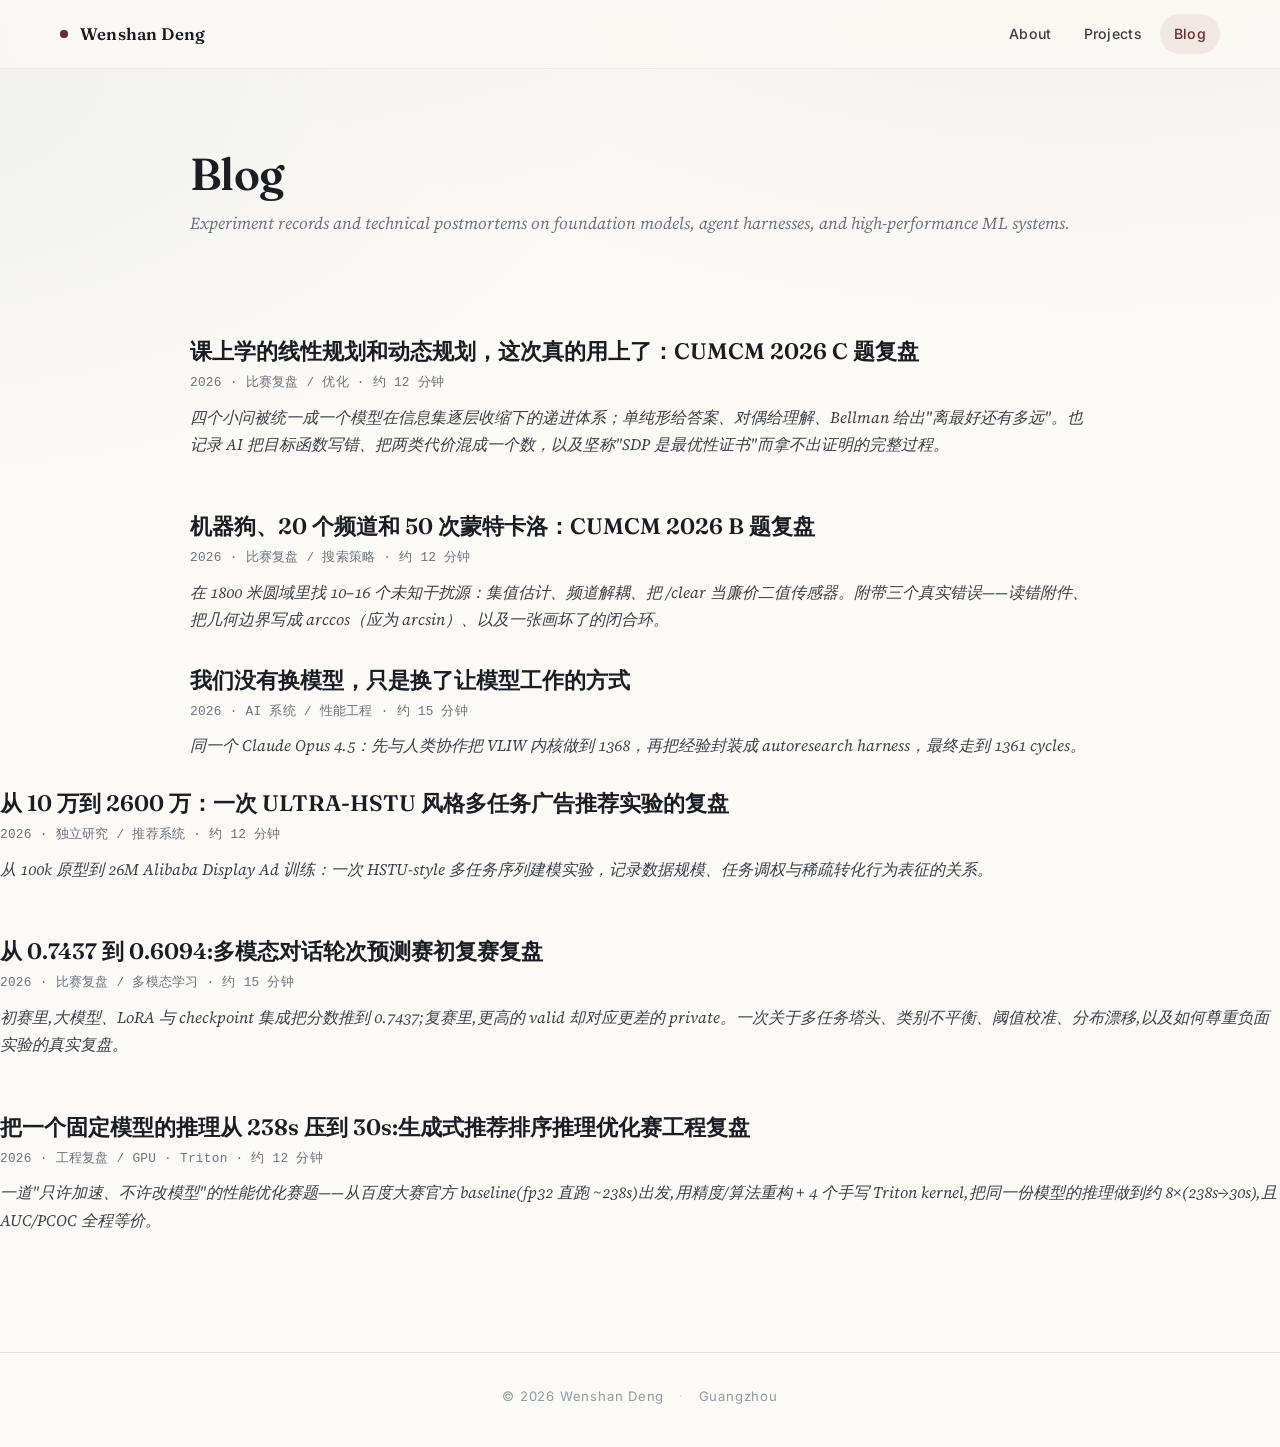
==== commit 6c645314: "update" ====
--- a/blog.html
+++ b/blog.html
@@ -35,9 +35,15 @@
 
         <section>
             <div class="post-list-item">
-                <a href="posts/2026-cumcm-bc.html" class="post-title">把两道国赛题做成可复现的系统：CUMCM 2026 B/C 题完整求解复盘</a>
-                <div class="post-meta">2026 &middot; 比赛复盘 / 数学建模 &middot; 约 12 分钟</div>
-                <div class="post-excerpt">B 题用集值估计 + 锯齿巡视把 50 次蒙特卡洛全档位清除率钉在 90.9% 以上；C 题用信息集递进 + 罚金感知 MPC 把全年费用做到距 SDP 最优基准仅 0.16%。一次从"最优性证书"到"最优性基准"的自我修正，与完整开源。</div>
+                <a href="posts/2026-cumcm-c-microgrid.html" class="post-title">课上学的线性规划和动态规划，这次真的用上了：CUMCM 2026 C 题复盘</a>
+                <div class="post-meta">2026 &middot; 比赛复盘 / 优化 &middot; 约 12 分钟</div>
+                <div class="post-excerpt">四个小问被统一成一个模型在信息集逐层收缩下的递进体系；单纯形给答案、对偶给理解、Bellman 给出"离最好还有多远"。也记录 AI 把目标函数写错、把两类代价混成一个数，以及坚称"SDP 是最优性证书"而拿不出证明的完整过程。</div>
+            </div>
+            <div class="post-list-item">
+                <a href="posts/2026-cumcm-b-jammer.html" class="post-title">机器狗、20 个频道和 50 次蒙特卡洛：CUMCM 2026 B 题复盘</a>
+                <div class="post-meta">2026 &middot; 比赛复盘 / 搜索策略 &middot; 约 12 分钟</div>
+                <div class="post-excerpt">在 1800 米圆域里找 10–16 个未知干扰源：集值估计、频道解耦、把 /clear 当廉价二值传感器。附带三个真实错误——读错附件、把几何边界写成 arccos（应为 arcsin）、以及一张画坏了的闭合环。</div>
+            </div>
                 <a href="posts/2026-anthropic-opus-autoresearch.html" class="post-title">我们没有换模型，只是换了让模型工作的方式</a>
                 <div class="post-meta">2026 · AI 系统 / 性能工程 · 约 15 分钟</div>
                 <div class="post-excerpt">同一个 Claude Opus 4.5：先与人类协作把 VLIW 内核做到 1368，再把经验封装成 autoresearch harness，最终走到 1361 cycles。</div>
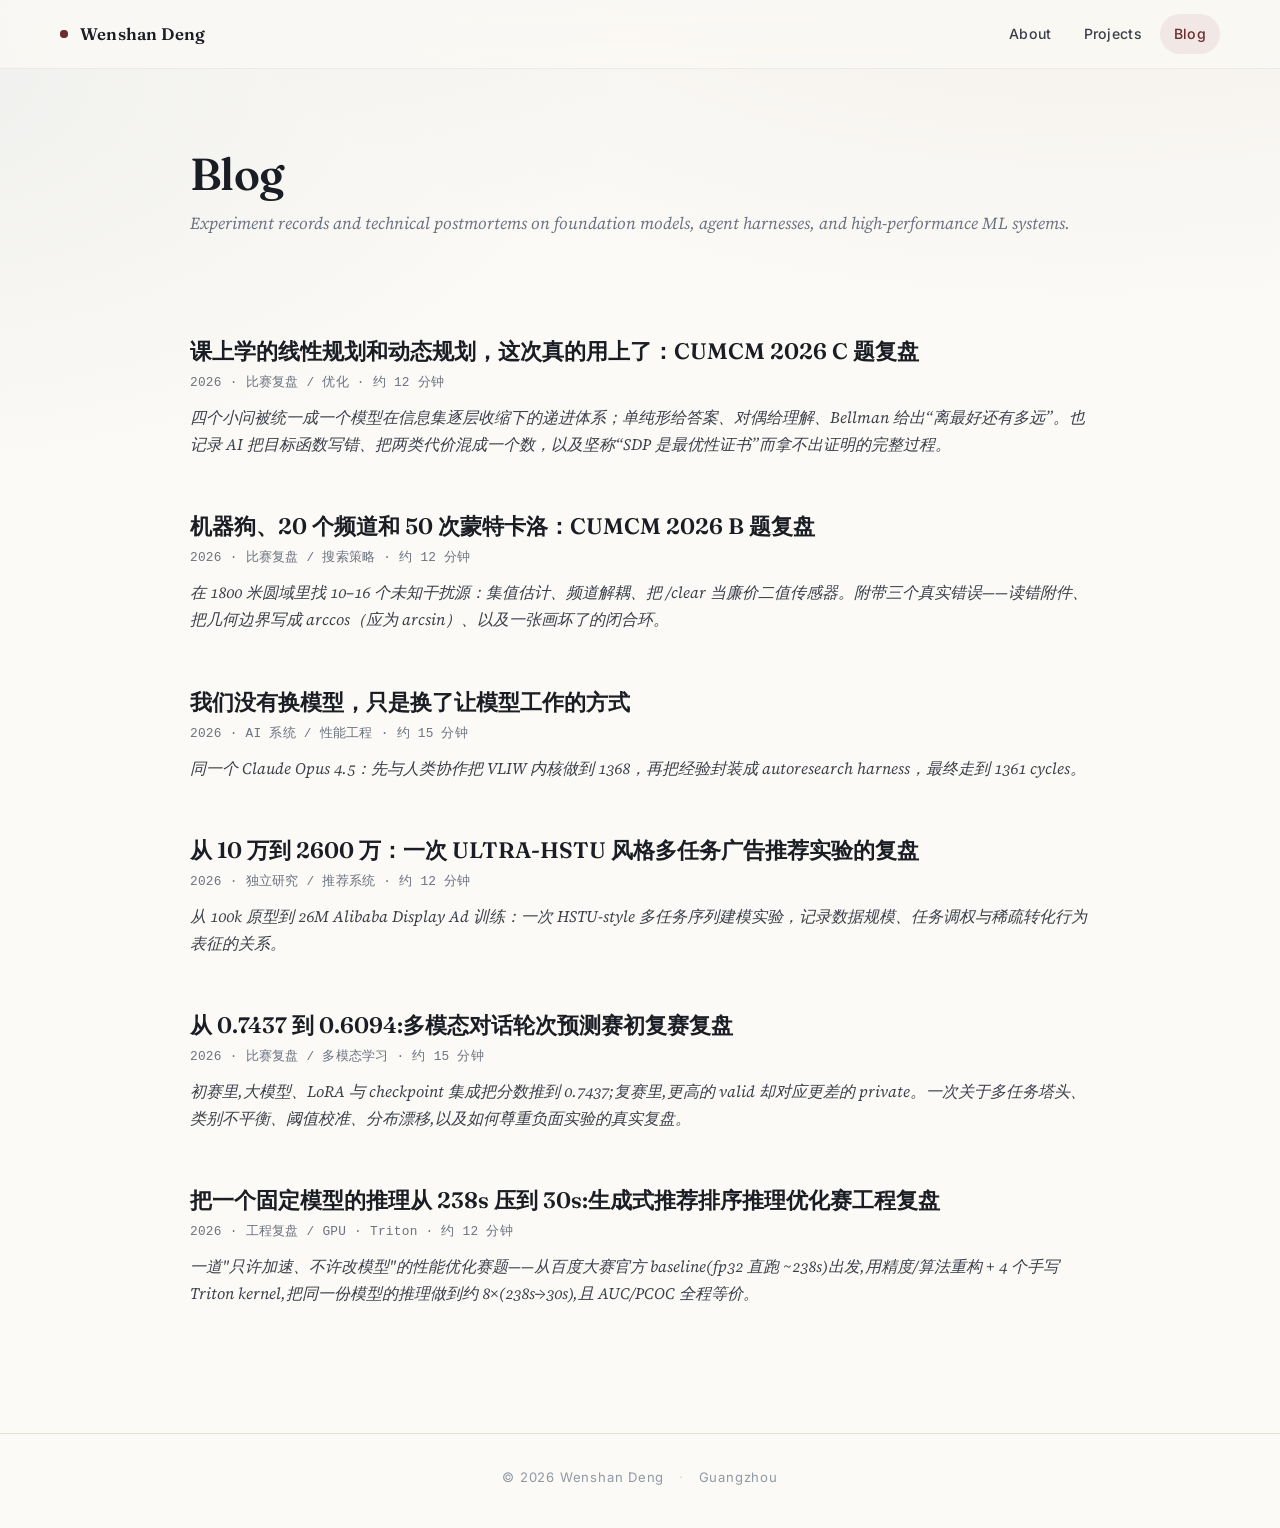
==== commit de31368a: "update" ====
--- a/blog.html
+++ b/blog.html
@@ -37,13 +37,14 @@
             <div class="post-list-item">
                 <a href="posts/2026-cumcm-c-microgrid.html" class="post-title">课上学的线性规划和动态规划，这次真的用上了：CUMCM 2026 C 题复盘</a>
                 <div class="post-meta">2026 &middot; 比赛复盘 / 优化 &middot; 约 12 分钟</div>
-                <div class="post-excerpt">四个小问被统一成一个模型在信息集逐层收缩下的递进体系；单纯形给答案、对偶给理解、Bellman 给出"离最好还有多远"。也记录 AI 把目标函数写错、把两类代价混成一个数，以及坚称"SDP 是最优性证书"而拿不出证明的完整过程。</div>
+                <div class="post-excerpt">四个小问被统一成一个模型在信息集逐层收缩下的递进体系；单纯形给答案、对偶给理解、Bellman 给出&ldquo;离最好还有多远&rdquo;。也记录 AI 把目标函数写错、把两类代价混成一个数，以及坚称&ldquo;SDP 是最优性证书&rdquo;而拿不出证明的完整过程。</div>
             </div>
             <div class="post-list-item">
                 <a href="posts/2026-cumcm-b-jammer.html" class="post-title">机器狗、20 个频道和 50 次蒙特卡洛：CUMCM 2026 B 题复盘</a>
                 <div class="post-meta">2026 &middot; 比赛复盘 / 搜索策略 &middot; 约 12 分钟</div>
-                <div class="post-excerpt">在 1800 米圆域里找 10–16 个未知干扰源：集值估计、频道解耦、把 /clear 当廉价二值传感器。附带三个真实错误——读错附件、把几何边界写成 arccos（应为 arcsin）、以及一张画坏了的闭合环。</div>
+                <div class="post-excerpt">在 1800 米圆域里找 10&ndash;16 个未知干扰源：集值估计、频道解耦、把 /clear 当廉价二值传感器。附带三个真实错误&mdash;&mdash;读错附件、把几何边界写成 arccos（应为 arcsin）、以及一张画坏了的闭合环。</div>
             </div>
+            <div class="post-list-item">
                 <a href="posts/2026-anthropic-opus-autoresearch.html" class="post-title">我们没有换模型，只是换了让模型工作的方式</a>
                 <div class="post-meta">2026 · AI 系统 / 性能工程 · 约 15 分钟</div>
                 <div class="post-excerpt">同一个 Claude Opus 4.5：先与人类协作把 VLIW 内核做到 1368，再把经验封装成 autoresearch harness，最终走到 1361 cycles。</div>
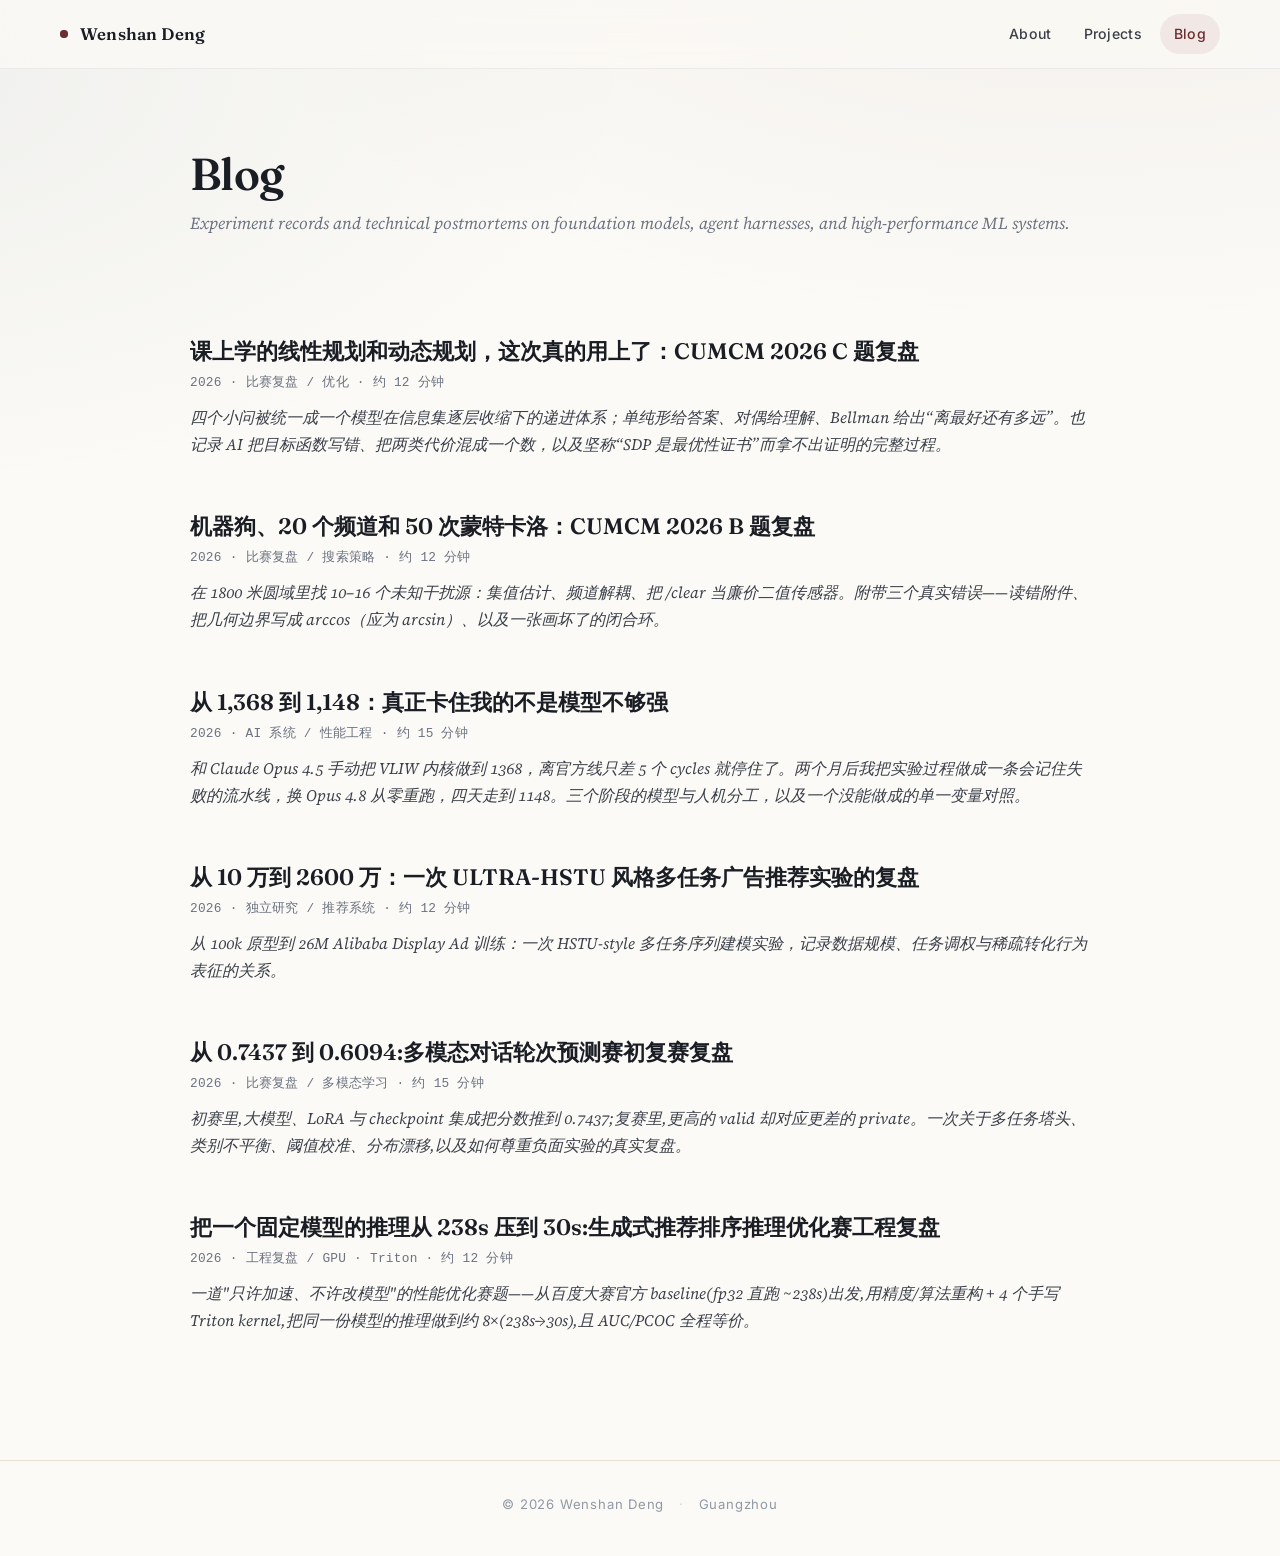
==== commit 197b7ee4: "rewrite: anthropic take-home post —— 三阶段两模型，1,368 → 1,148（修正模型归属与数字）" ====
--- a/blog.html
+++ b/blog.html
@@ -4,8 +4,6 @@
     <meta charset="UTF-8">
     <meta name="viewport" content="width=device-width, initial-scale=1.0">
     <title>Blog &mdash; Wenshan Deng</title>
-    <!-- TODO: when you're ready to be findable on Google, remove the next line. -->
-    <meta name="robots" content="noindex,nofollow">
     <link rel="preconnect" href="https://fonts.googleapis.com">
     <link rel="preconnect" href="https://fonts.gstatic.com" crossorigin>
     <link href="https://fonts.googleapis.com/css2?family=Fraunces:ital,opsz,wght,SOFT,WONK@0,9..144,400..700,30..100,0..1;1,9..144,400..600,30..100,0..1&family=Source+Serif+4:ital,opsz,wght@0,8..60,400;0,8..60,500;0,8..60,600;0,8..60,700;1,8..60,400;1,8..60,500&family=Inter:wght@400;500;600;700&family=Noto+Serif+SC:wght@500;700&display=swap" rel="stylesheet">
@@ -45,9 +43,9 @@
                 <div class="post-excerpt">在 1800 米圆域里找 10&ndash;16 个未知干扰源：集值估计、频道解耦、把 /clear 当廉价二值传感器。附带三个真实错误&mdash;&mdash;读错附件、把几何边界写成 arccos（应为 arcsin）、以及一张画坏了的闭合环。</div>
             </div>
             <div class="post-list-item">
-                <a href="posts/2026-anthropic-opus-autoresearch.html" class="post-title">我们没有换模型，只是换了让模型工作的方式</a>
+                <a href="posts/2026-anthropic-opus-autoresearch.html" class="post-title">从 1,368 到 1,148：真正卡住我的不是模型不够强</a>
                 <div class="post-meta">2026 · AI 系统 / 性能工程 · 约 15 分钟</div>
-                <div class="post-excerpt">同一个 Claude Opus 4.5：先与人类协作把 VLIW 内核做到 1368，再把经验封装成 autoresearch harness，最终走到 1361 cycles。</div>
+                <div class="post-excerpt">和 Claude Opus 4.5 手动把 VLIW 内核做到 1368，离官方线只差 5 个 cycles 就停住了。两个月后我把实验过程做成一条会记住失败的流水线，换 Opus 4.8 从零重跑，四天走到 1148。三个阶段的模型与人机分工，以及一个没能做成的单一变量对照。</div>
             </div>
             <div class="post-list-item">
                 <a href="posts/2026-ultra-hstu-alibaba-ads.html" class="post-title">从 10 万到 2600 万：一次 ULTRA-HSTU 风格多任务广告推荐实验的复盘</a>
--- a/css/style.css
+++ b/css/style.css
@@ -1016,6 +1016,14 @@
     text-align: center;
 }
 #Visitors .section-title { text-align: left; }
+.visitor-fallback-note {
+    font-family: var(--font-mono);
+    font-size: 0.8rem;
+    color: var(--muted);
+    letter-spacing: 0.02em;
+    text-align: center;
+    margin-top: 14px;
+}
 
 /* -------------------------------------------------------------
    Footer
